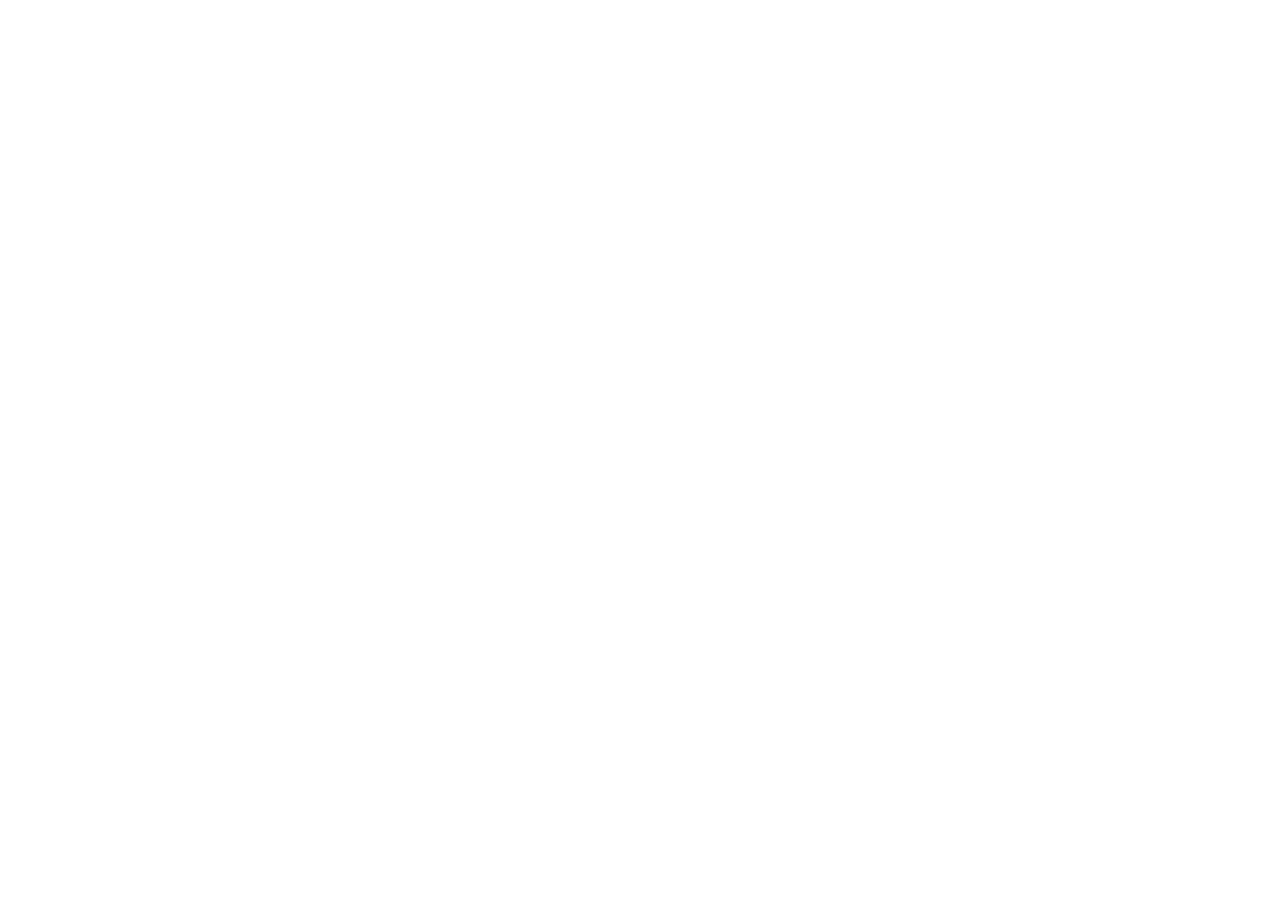
==== index.html @ edb377be "Create index & styles, import fonts and colors Write boilerplate, import Inter font, and sky tailwin" ====
<!DOCTYPE html>
<html lang="en">
<head>
    <meta charset="UTF-8">
    <meta http-equiv="X-UA-Compatible" content="IE=edge">
    <meta name="viewport" content="width=device-width, initial-scale=1.0">
    <link rel="stylesheet" href="./styles.css">
    <!--Inter Font-->
    <link rel="preconnect" href="https://fonts.googleapis.com">
    <link rel="preconnect" href="https://fonts.gstatic.com" crossorigin>
    <link href="https://fonts.googleapis.com/css2?family=Inter:wght@100;200;300;400;500;600;700;800;900&display=swap" rel="stylesheet">
    <!---->
    <title>Dashboard</title>
</head>
<body>
    
</body>
</html>
---- styles.css ----
/* Box sizing rules */
*,
*::before,
*::after {
  box-sizing: border-box;
}

/* http://meyerweb.com/eric/tools/css/reset/ 
   v2.0 | 20110126
   License: none (public domain)
*/

html, body, div, span, applet, object, iframe,
h1, h2, h3, h4, h5, h6, p, blockquote, pre,
a, abbr, acronym, address, big, cite, code,
del, dfn, em, img, ins, kbd, q, s, samp,
small, strike, strong, sub, sup, tt, var,
b, u, i, center,
dl, dt, dd, ol, ul, li,
fieldset, form, label, legend,
table, caption, tbody, tfoot, thead, tr, th, td,
article, aside, canvas, details, embed, 
figure, figcaption, footer, header, hgroup, 
menu, nav, output, ruby, section, summary,
time, mark, audio, video {
	margin: 0;
	padding: 0;
	border: 0;
	font-size: 100%;
	font: inherit;
	vertical-align: baseline;
}
/* HTML5 display-role reset for older browsers */
article, aside, details, figcaption, figure, 
footer, header, hgroup, menu, nav, section {
	display: block;
}
body {
	line-height: 1;
}
ol, ul {
	list-style: none;
}
blockquote, q {
	quotes: none;
}
blockquote:before, blockquote:after,
q:before, q:after {
	content: '';
	content: none;
}
table {
	border-collapse: collapse;
	border-spacing: 0;
}

/*///////////// END OF CSS RESET /////////////*/

:root {
    /* Tailwind Sky Color Template */
    --sky50: #f0f9ff;
    --sky100: #e0f2fe;
    --sky200: #bae6fd;
    --sky300: #7dd3fc;
    --sky400: #38bdf8;
    --sky500: #0ea5e9;
    --sky600: #0284c7;
    --sky700: #0369a1;
    --sky800: #075985;
    --sky900: #0c4a6e;
}
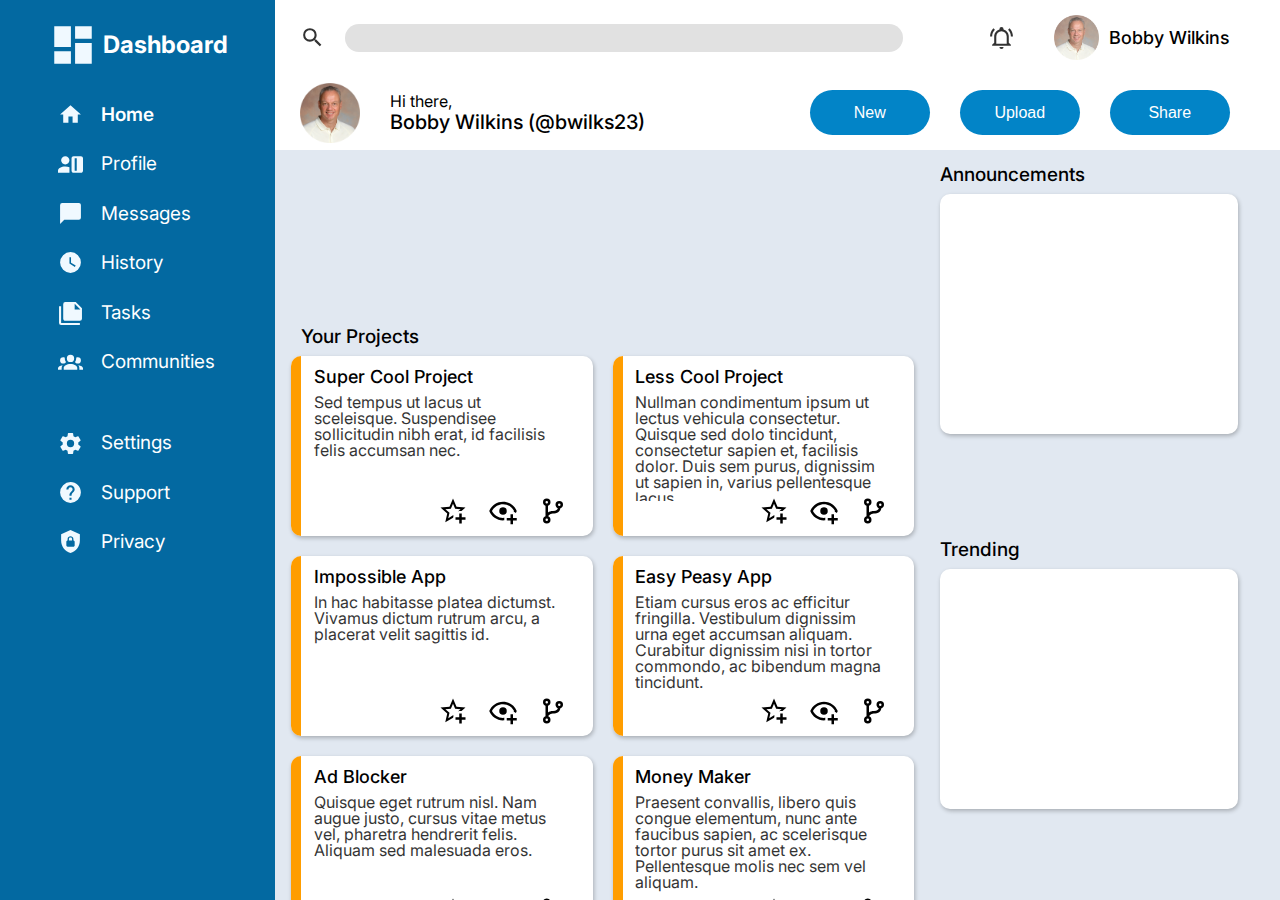
==== commit 0a0e2caa: "Add icons, make basic layout Still have to fix bugs and add trending/announcements areas content" ====
--- a/index.html
+++ b/index.html
@@ -13,6 +13,148 @@
     <title>Dashboard</title>
 </head>
 <body>
-    
+    <div class="container">
+        <div class="header">
+            <div class="topbar">
+                <img src="./icons/magnify.svg" alt="search">
+                <input type='text' class='searchbar'>
+                <img class='noti-bell' src="./icons/bell-ring-outline.svg" alt="notifications">
+                <img src="./icons/590-5904853_glen-circle-profile-fundraising.png" alt="profile" class="profile">
+                <p>Bobby Wilkins</p>
+            </div>
+            <div class="welcomebar">
+                <img src="./icons/590-5904853_glen-circle-profile-fundraising.png" alt="your profile picture">
+                <span class="welcome">
+                    <p>Hi there,</p>
+                    <h2>Bobby Wilkins (@bwilks23)</h2>
+                </span>
+                <button class="actions first">New</button>
+                <button class="actions">Upload</button>
+                <button class="actions">Share</button>
+            </div>
+        </div>
+        <nav class="sidebar">
+            <div class="sbtitle">
+                <img src="./icons/view-dashboard.svg" alt="">
+                <h1>Dashboard</h1>
+            </div>
+            <ul>
+                <li style="font-weight: 600">
+                    <img src="./icons/home.svg" alt="">
+                    <p>Home</p>
+                </li>
+                <li>
+                    <img src="./icons/account-credit-card.svg" alt="">
+                    <p>Profile</p>
+                </li>
+                <li>
+                    <img src="./icons/message.svg" alt="">
+                    <p>Messages</p>
+                </li>
+                <li>
+                    <img src="./icons/clock.svg" alt="">
+                    <p>History</p>
+                </li>
+                <li>
+                    <img src="./icons/note-multiple.svg" alt="">
+                    <p>Tasks</p>
+                </li>
+                <li>
+                    <img src="./icons/account-group.svg" alt="">
+                    <p>Communities</p>
+                </li>
+                <br>
+                <br>
+                <li>
+                    <img src="./icons/cog.svg" alt="">
+                    <p>Settings</p>
+                </li>
+                <li>
+                    <img src="./icons/help-circle.svg" alt="">
+                    <p>Support</p>
+                </li>
+                <li>
+                    <img src="./icons/shield-lock.svg" alt="">
+                    <p>Privacy</p>
+                </li>
+            </ul>
+        </nav>
+        <div class="main">
+            <div class="projects-container">
+                <h2 class="subtitle">Your Projects</h2>
+                <div class="projects">
+                    <div class="proj p1 subarea">
+                        <div class="projcolor"></div>
+                        <h3>Super Cool Project</h3>
+                        <p>Sed tempus ut lacus ut sceleisque.
+                            Suspendisee sollicitudin nibh erat, id
+                            facilisis felis accumsan nec.</p>
+                        <div class="projectIcons"><img src="./icons/star-plus-outline.svg" alt="wfa"><img src="./icons/eye-plus-outline.svg" alt="watch"><img src="./icons/source-branch.svg" alt="open"></div>
+                    </div>
+                    <div class="proj p2 subarea">
+                        <div class="projcolor"></div>
+                        <h3>Less Cool Project</h3>
+                        <p>Nullman condimentum ipsum ut lectus vehicula
+                            consectetur. Quisque sed dolo tincidunt,
+                            consectetur sapien et, facilisis dolor. Duis sem
+                            purus, dignissim ut sapien in, varius
+                            pellentesque lacus.
+                        </p>
+                        <div class="projectIcons"><img src="./icons/star-plus-outline.svg" alt="wfa"><img src="./icons/eye-plus-outline.svg" alt="watch"><img src="./icons/source-branch.svg" alt="open"></div>
+                    </div>
+                    <div class="proj p3 subarea">
+                        <div class="projcolor"></div>
+                        <h3>Impossible App</h3>
+                        <p>In hac habitasse platea dictumst. Vivamus
+                            dictum rutrum arcu, a placerat velit sagittis
+                            id.
+                        </p>
+                        <div class="projectIcons"><img src="./icons/star-plus-outline.svg" alt="wfa"><img src="./icons/eye-plus-outline.svg" alt="watch"><img src="./icons/source-branch.svg" alt="open"></div>
+                    </div>
+                    <div class="proj p4 subarea">
+                        <div class="projcolor"></div>
+                        <h3>Easy Peasy App</h3>
+                        <p>Etiam cursus eros ac efficitur fringilla.
+                            Vestibulum dignissim urna eget accumsan
+                            aliquam. Curabitur dignissim nisi in tortor
+                            commondo, ac bibendum magna tincidunt.
+                        </p>
+                        <div class="projectIcons"><img src="./icons/star-plus-outline.svg" alt="wfa"><img src="./icons/eye-plus-outline.svg" alt="watch"><img src="./icons/source-branch.svg" alt="open"></div>
+                    </div>
+                    <div class="proj p5 subarea">
+                        <div class="projcolor"></div>
+                        <h3>Ad Blocker</h3>
+                        <p>Quisque eget rutrum nisl. Nam augue
+                            justo, cursus vitae metus vel, pharetra
+                            hendrerit felis. Aliquam sed malesuada
+                            eros.
+                        </p>
+                        <div class="projectIcons"><img src="./icons/star-plus-outline.svg" alt="wfa"><img src="./icons/eye-plus-outline.svg" alt="watch"><img src="./icons/source-branch.svg" alt="open"></div>
+                    </div>
+                    <div class="proj p6 subarea">
+                        <div class="projcolor"></div>
+                        <h3>Money Maker</h3>
+                        <p>Praesent convallis, libero quis congue
+                            elementum, nunc ante faucibus sapien, ac
+                            scelerisque tortor purus sit amet ex.
+                            Pellentesque molis nec sem vel aliquam.
+                        </p>
+                        <div class="projectIcons"><img src="./icons/star-plus-outline.svg" alt="wfa"><img src="./icons/eye-plus-outline.svg" alt="watch"><img src="./icons/source-branch.svg" alt="open">                    </img></div>
+                    </div>
+                </div>
+            </div>
+            <div class="announcements-container">
+                <h2 class="subtitle">Announcements</h2>
+                <div class="announcements subarea">
+                    
+                </div>
+            </div>
+            <div class="trending-container">
+                <h2 class="subtitle">Trending</h2>
+                <div class="trending subarea">
+                </div>
+            </div>
+        </div>
+    </div>
 </body>
 </html>--- a/styles.css
+++ b/styles.css
@@ -57,6 +57,7 @@
 /*///////////// END OF CSS RESET /////////////*/
 
 :root {
+    font-family: 'Inter', sans-serif;
     /* Tailwind Sky Color Template */
     --sky50: #f0f9ff;
     --sky100: #e0f2fe;
@@ -68,4 +69,269 @@
     --sky700: #0369a1;
     --sky800: #075985;
     --sky900: #0c4a6e;
+
+    --section-background-color: #FFFFFF;
+    --header-height: 150px;
+    --topbar-left-margin: 2.5%;
+    --topbar-right-margin: 5%;
+}
+
+.container {
+    display: grid;
+    grid-template-rows: var(--header-height) 1fr;
+    grid-template-columns: 275px 1fr;
+    height: 100vh;
+}
+
+.header {
+    background-color: #ffffff;
+    grid-column: 2 / -1;
+    grid-row: 1 / 2;
+    display: grid;
+    grid-template-rows: 1fr 1fr;
+    box-shadow: 1px 1px 6px rgba(0, 0, 0, 0.392);
+}
+
+.header > .topbar {
+    margin-left: var(--topbar-left-margin);
+    margin-right: var(--topbar-right-margin);
+    display: flex;
+    align-items: center;
+    gap: 30px;
+}
+
+.topbar > input {
+    width: clamp(100px, 60%, 800px);
+    height: 1.75rem;
+    border-radius: 20px;
+    border: none;
+    background-color: #e1e1e1;
+    padding-left: .8rem;
+    font-size: .9rem;
+    margin-left: -10px;
+}
+
+.topbar > input:focus {
+    outline: 1px solid var(--sky400);
+}
+
+.topbar > .profile {
+    height: 45px;
+    padding-left: 10px;
+    margin-right: -20px;
+}
+
+.topbar > p {
+    font-weight: 500;
+    font-size: 18px;
+    white-space: nowrap;
+}
+
+.noti-bell {
+    margin-left: auto;
+}
+
+.topbar > img {
+    height: 25px;
+    opacity: 80%;
+}
+
+.welcomebar {
+    display: flex;
+    align-items: center;
+    margin-left: var(--topbar-left-margin);
+    margin-right: var(--topbar-right-margin);
+    gap: 30px;
+}
+
+.welcomebar > img {
+    height: 60px;
+}
+
+.welcomebar > .welcome {
+    display: flex;
+    flex-direction: column;
+    gap: .2rem;
+}
+
+.welcome > h2 {
+    font-weight: 500;
+    font-size: 20px;
+}
+
+button.actions {
+    width: 120px;
+    height: 45px;
+    border: none;
+    border-radius: 100px;
+    color: #ffffff;
+    background-color: var(--sky600);
+    font-weight: 500;
+    font-size: 16px;
+    cursor: pointer;
+    transition: background-color, .2s;
+}
+
+button.actions:hover {
+    background-color: var(--sky500);
+}
+
+button.first {
+    margin-left: auto;
+}
+
+.sidebar {
+    background-color: var(--sky700);
+    color: white;
+    grid-row: 1 / -1;
+    grid-column: 1 / 2;
+}
+
+.sbtitle {
+    display: flex;
+    align-items: center;
+    justify-content: center;
+    font-weight: 700;
+    font-size: 24px;
+    margin-top: 20px;
+    gap: 5px;
+}
+
+.sbtitle img {
+    height: 50px;
+}
+
+.sidebar ul {
+    margin-top: 20px;
+}
+
+.sidebar li {
+    display: flex;
+    align-items: center;
+    gap: 18px;
+    font-weight: 400;
+    font-size: 19px;
+    line-height: 2.6;
+    margin-left: 58px;
+}
+
+.sidebar li img {
+    height: 25px;
+}
+
+.main {
+    background-color: #e1e8f1;
+    /* border: 2px solid yellow; */
+    grid-row: 2 / -1;
+    grid-column: 2 / -1;
+    display: grid;
+    grid-template-columns: 1fr clamp(250px, 40%, 350px);
+    grid-template-rows: repeat(2, 1fr);
+}
+
+.projects-container {
+    /* border: 2px solid rgb(199, 26, 196); */
+    grid-row: 1 / -1;
+    width: 100%;
+    padding-left: 2.5%;
+    padding-right: 2.5%;
+    height: 588px;
+    justify-self: center;
+    align-self: end;
+    overflow: scroll;
+    padding-bottom: 20px;
+}
+
+.subtitle {
+    font-weight: 500;
+    font-size: 19px;
+    margin: 15px 0 10px 10px;
+}
+
+.projects {
+    display: grid;
+    grid-template-columns: repeat(auto-fill, minmax(260px, 1fr));
+    grid-auto-rows: 180px;
+    gap: 20px;
+}
+
+.proj {
+    /* border: 2px solid palegreen; */
+    background-color: var(--section-background-color);
+    padding-right: 25px;
+    display: grid;
+    grid-template-rows: 30px 1fr 35px;
+    grid-template-columns: 10px;
+}
+
+.proj > .projcolor {
+    grid-column: 1 / 2;
+    grid-row: 1 / -1;
+    height: 100%;
+    background-color: rgb(255, 157, 0);
+    border-radius: 10px 0 0 10px;
+}
+
+
+.proj > h3, .proj > p {
+    margin-left: 12.5px; 
+}
+
+.proj > h3 {
+    grid-row: 1 / 2;
+    grid-column: 2 / -1;
+    align-self: end;
+    font-weight: 500;
+    font-size: 18px;
+}
+
+.proj > p {
+    grid-row: 2 / 3;
+    grid-column: 2 / -1;
+    margin-top: 7.5px;
+    opacity: 80%;
+    overflow: hidden;
+}
+
+.projectIcons {
+    grid-row: 3 / -1;
+    justify-self: end;
+    margin-bottom: 10px;
+    display: flex;
+    flex-direction: row;
+    gap: 20px;
+    align-items: end;
+}
+
+.projectIcons > img {
+    height: 30px;
+}
+
+.announcements-container {
+    /* border: 2px solid darkorange; */
+}
+
+
+.announcements {
+    /* border: 2px solid turquoise; */
+    margin-left: 10px;
+    width: 85%;
+    height: 240px;
+}
+
+.trending-container {
+    /* border: 2px solid turquoise; */
+    
+}
+.trending {
+    /* border: 2px solid yellowgreen; */
+    margin-left: 10px;
+    width: 85%;
+    height: 240px;
+}
+
+.subarea {
+    border-radius: 10px;
+    background-color: var(--section-background-color);
+    box-shadow: 1px 2px 4px rgba(0, 0, 0, 0.25);
 }